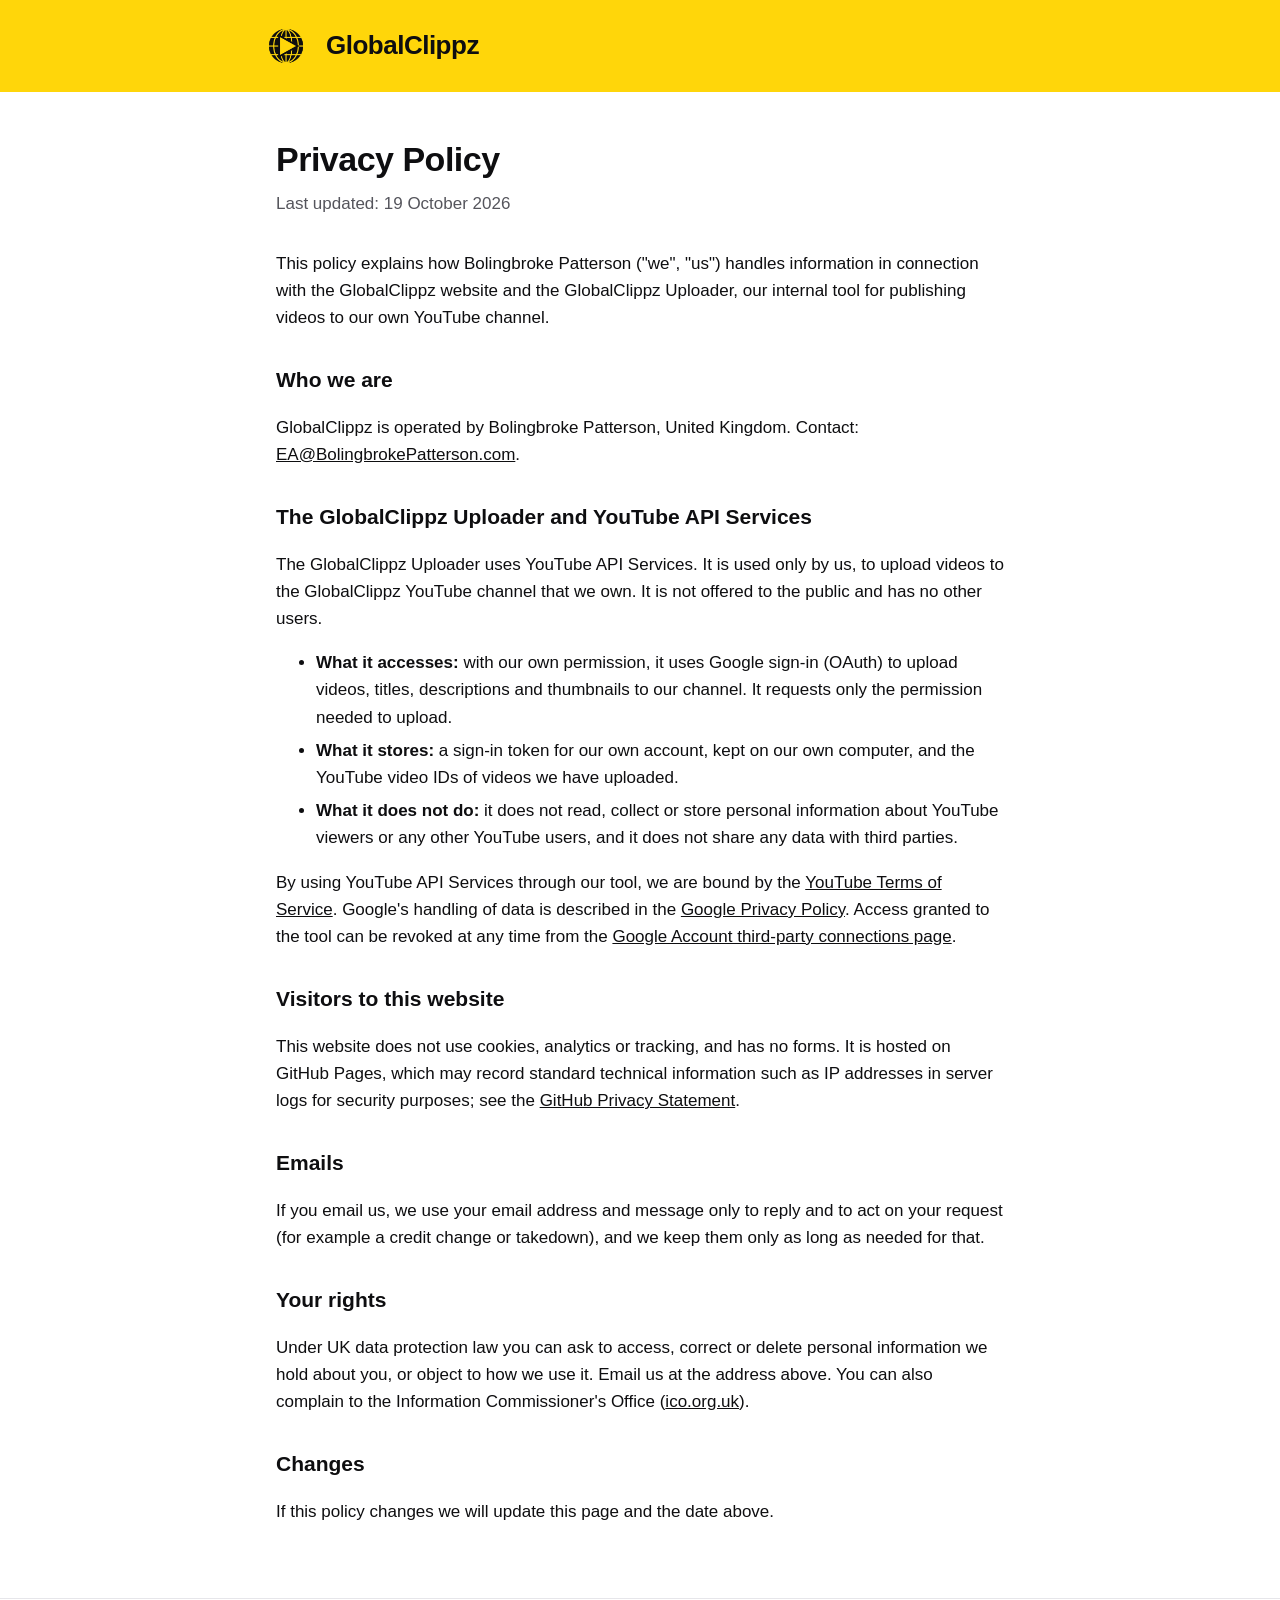
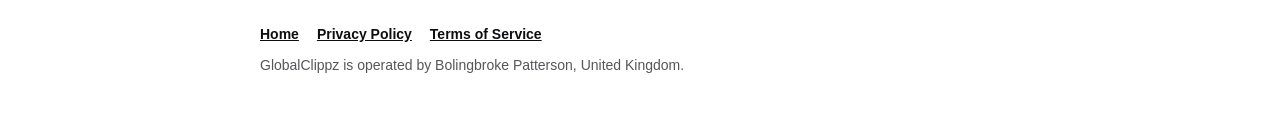
==== privacy.html @ d9901e6f "GlobalClippz site: home, privacy policy, terms Co-Authored-By: Claude Opus 5.5 <noreply@anthropic.co" ====
<!doctype html>
<html lang="en">
<head>
  <meta charset="utf-8">
  <meta name="viewport" content="width=device-width, initial-scale=1">
  <title>Privacy Policy · GlobalClippz</title>
  <link rel="icon" href="logo.png">
  <link rel="stylesheet" href="style.css">
</head>
<body>
  <header>
    <div class="wrap">
      <img src="logo.png" alt="GlobalClippz logo">
      <a class="name" href="./">GlobalClippz</a>
    </div>
  </header>

  <main class="wrap legal">
    <h1>Privacy Policy</h1>
    <p class="updated">Last updated: 19 October 2026</p>

    <p>This policy explains how Bolingbroke Patterson ("we", "us") handles information in connection with the GlobalClippz website and the GlobalClippz Uploader, our internal tool for publishing videos to our own YouTube channel.</p>

    <h2>Who we are</h2>
    <p>GlobalClippz is operated by Bolingbroke Patterson, United Kingdom. Contact: <a href="mailto:EA@BolingbrokePatterson.com">EA@BolingbrokePatterson.com</a>.</p>

    <h2>The GlobalClippz Uploader and YouTube API Services</h2>
    <p>The GlobalClippz Uploader uses YouTube API Services. It is used only by us, to upload videos to the GlobalClippz YouTube channel that we own. It is not offered to the public and has no other users.</p>
    <ul>
      <li><strong>What it accesses:</strong> with our own permission, it uses Google sign-in (OAuth) to upload videos, titles, descriptions and thumbnails to our channel. It requests only the permission needed to upload.</li>
      <li><strong>What it stores:</strong> a sign-in token for our own account, kept on our own computer, and the YouTube video IDs of videos we have uploaded.</li>
      <li><strong>What it does not do:</strong> it does not read, collect or store personal information about YouTube viewers or any other YouTube users, and it does not share any data with third parties.</li>
    </ul>
    <p>By using YouTube API Services through our tool, we are bound by the <a href="https://www.youtube.com/t/terms">YouTube Terms of Service</a>. Google's handling of data is described in the <a href="https://policies.google.com/privacy">Google Privacy Policy</a>. Access granted to the tool can be revoked at any time from the <a href="https://myaccount.google.com/connections">Google Account third-party connections page</a>.</p>

    <h2>Visitors to this website</h2>
    <p>This website does not use cookies, analytics or tracking, and has no forms. It is hosted on GitHub Pages, which may record standard technical information such as IP addresses in server logs for security purposes; see the <a href="https://docs.github.com/en/site-policy/privacy-policies/github-general-privacy-statement">GitHub Privacy Statement</a>.</p>

    <h2>Emails</h2>
    <p>If you email us, we use your email address and message only to reply and to act on your request (for example a credit change or takedown), and we keep them only as long as needed for that.</p>

    <h2>Your rights</h2>
    <p>Under UK data protection law you can ask to access, correct or delete personal information we hold about you, or object to how we use it. Email us at the address above. You can also complain to the Information Commissioner's Office (<a href="https://ico.org.uk">ico.org.uk</a>).</p>

    <h2>Changes</h2>
    <p>If this policy changes we will update this page and the date above.</p>
  </main>

  <footer>
    <div class="wrap">
      <nav>
        <a href="./">Home</a>
        <a href="privacy.html">Privacy Policy</a>
        <a href="terms.html">Terms of Service</a>
      </nav>
      <div>GlobalClippz is operated by Bolingbroke Patterson, United Kingdom.</div>
    </div>
  </footer>
</body>
</html>
---- style.css ----
:root {
  --yellow: #ffd60a;
  --ink: #0e0e10;
  --paper: #ffffff;
  --muted: #55555c;
  --line: #e6e6ea;
}

* { box-sizing: border-box; }

body {
  margin: 0;
  background: var(--paper);
  color: var(--ink);
  font: 17px/1.6 -apple-system, BlinkMacSystemFont, "Segoe UI", Roboto, Helvetica, Arial, sans-serif;
}

a { color: var(--ink); }

header {
  background: var(--yellow);
  padding: 20px 16px;
}

header .wrap {
  display: flex;
  align-items: center;
  gap: 14px;
}

header img { width: 52px; height: 52px; border-radius: 50%; }

header .name {
  font-weight: 900;
  font-size: 26px;
  letter-spacing: -0.5px;
  text-decoration: none;
}

.wrap { max-width: 760px; margin: 0 auto; }

main { padding: 40px 16px 56px; }

.hero h1 { font-size: clamp(32px, 6vw, 48px); line-height: 1.1; margin: 0 0 16px; letter-spacing: -1px; }
.hero p { font-size: 19px; color: var(--muted); margin: 0 0 28px; }

.button {
  display: inline-block;
  background: var(--ink);
  color: var(--yellow);
  font-weight: 800;
  padding: 14px 24px;
  border-radius: 999px;
  text-decoration: none;
}

.cards { display: grid; grid-template-columns: repeat(auto-fit, minmax(200px, 1fr)); gap: 16px; margin-top: 44px; }
.card { border: 1px solid var(--line); border-radius: 14px; padding: 20px; }
.card h3 { margin: 0 0 6px; font-size: 18px; }
.card p { margin: 0; color: var(--muted); font-size: 15px; }

.legal h1 { font-size: 34px; margin: 0 0 4px; letter-spacing: -0.5px; }
.legal .updated { color: var(--muted); margin: 0 0 32px; }
.legal h2 { font-size: 21px; margin: 32px 0 8px; }
.legal li { margin-bottom: 6px; }

footer {
  border-top: 1px solid var(--line);
  padding: 24px 16px 40px;
  color: var(--muted);
  font-size: 14px;
}

footer nav { display: flex; flex-wrap: wrap; gap: 18px; margin-bottom: 8px; }
footer a { color: var(--ink); font-weight: 600; }
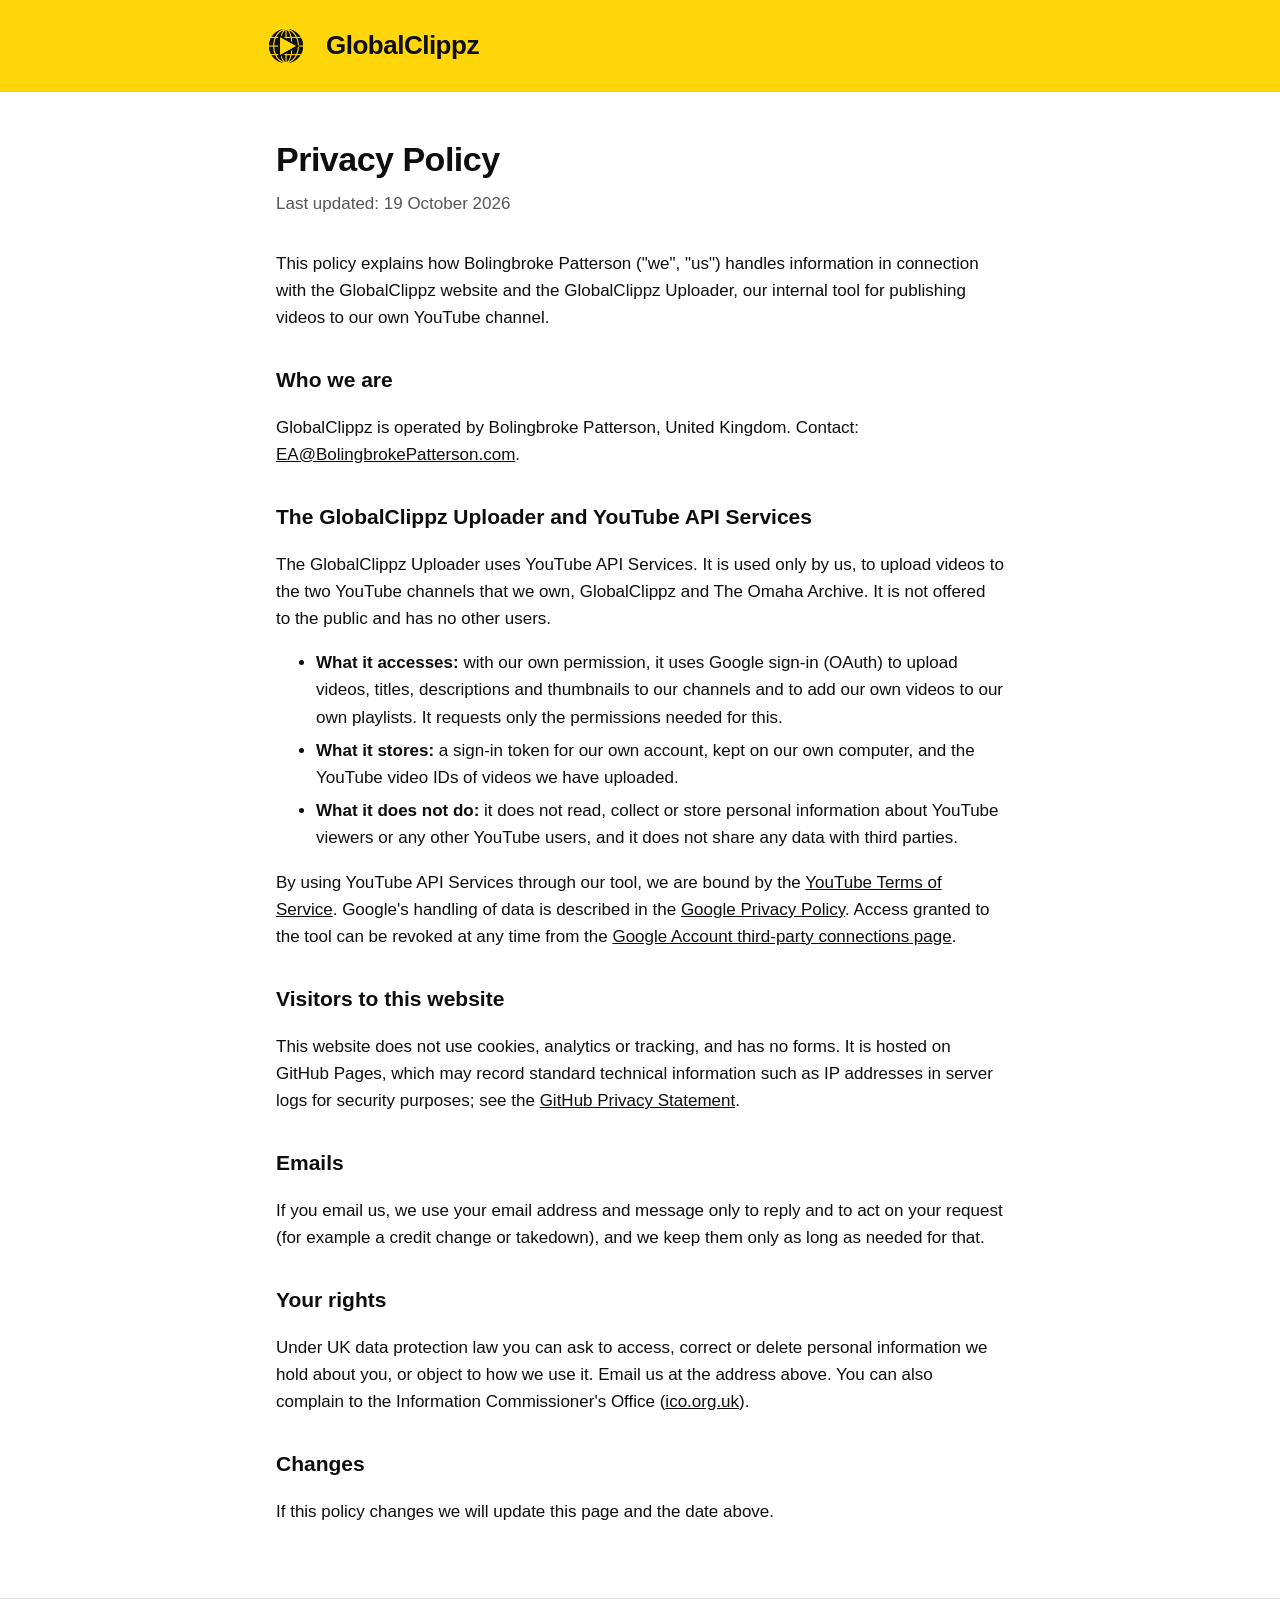
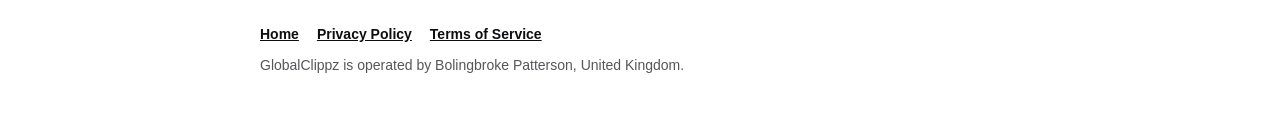
==== commit 30205a6a: "Privacy policy: cover both channels and playlist management Co-Authored-By: Claude Opus 5.5 <noreply" ====
--- a/privacy.html
+++ b/privacy.html
@@ -25,9 +25,9 @@
     <p>GlobalClippz is operated by Bolingbroke Patterson, United Kingdom. Contact: <a href="mailto:EA@BolingbrokePatterson.com">EA@BolingbrokePatterson.com</a>.</p>
 
     <h2>The GlobalClippz Uploader and YouTube API Services</h2>
-    <p>The GlobalClippz Uploader uses YouTube API Services. It is used only by us, to upload videos to the GlobalClippz YouTube channel that we own. It is not offered to the public and has no other users.</p>
+    <p>The GlobalClippz Uploader uses YouTube API Services. It is used only by us, to upload videos to the two YouTube channels that we own, GlobalClippz and The Omaha Archive. It is not offered to the public and has no other users.</p>
     <ul>
-      <li><strong>What it accesses:</strong> with our own permission, it uses Google sign-in (OAuth) to upload videos, titles, descriptions and thumbnails to our channel. It requests only the permission needed to upload.</li>
+      <li><strong>What it accesses:</strong> with our own permission, it uses Google sign-in (OAuth) to upload videos, titles, descriptions and thumbnails to our channels and to add our own videos to our own playlists. It requests only the permissions needed for this.</li>
       <li><strong>What it stores:</strong> a sign-in token for our own account, kept on our own computer, and the YouTube video IDs of videos we have uploaded.</li>
       <li><strong>What it does not do:</strong> it does not read, collect or store personal information about YouTube viewers or any other YouTube users, and it does not share any data with third parties.</li>
     </ul>
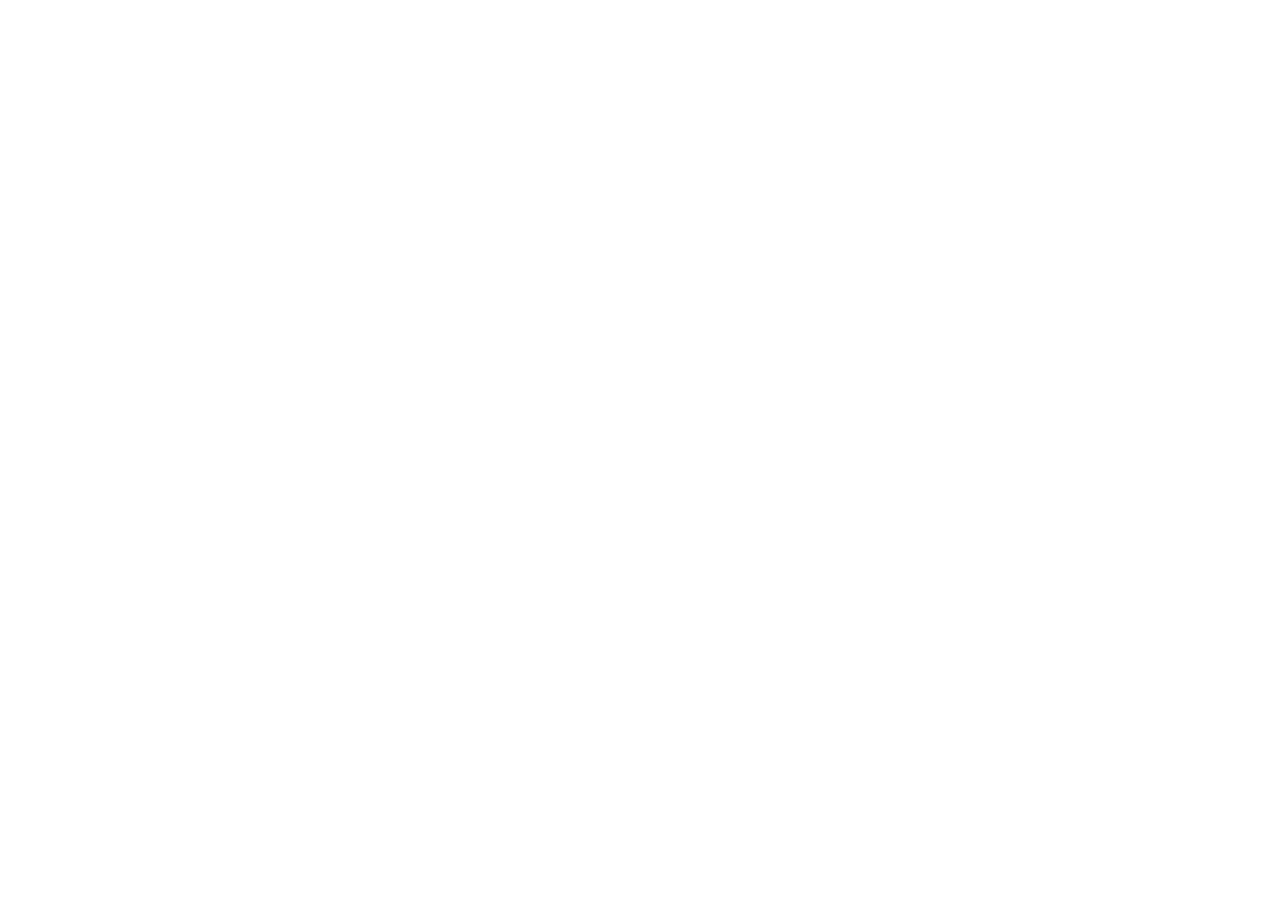
==== commit fdc97f76: "Moved to media.bolingbrokepatterson.com" ====
--- a/privacy.html
+++ b/privacy.html
@@ -1,60 +1,4 @@
-<!doctype html>
-<html lang="en">
-<head>
-  <meta charset="utf-8">
-  <meta name="viewport" content="width=device-width, initial-scale=1">
-  <title>Privacy Policy · GlobalClippz</title>
-  <link rel="icon" href="logo.png">
-  <link rel="stylesheet" href="style.css">
-</head>
-<body>
-  <header>
-    <div class="wrap">
-      <img src="logo.png" alt="GlobalClippz logo">
-      <a class="name" href="./">GlobalClippz</a>
-    </div>
-  </header>
-
-  <main class="wrap legal">
-    <h1>Privacy Policy</h1>
-    <p class="updated">Last updated: 19 October 2026</p>
-
-    <p>This policy explains how Bolingbroke Patterson ("we", "us") handles information in connection with the GlobalClippz website and the GlobalClippz Uploader, our internal tool for publishing videos to our own YouTube channel.</p>
-
-    <h2>Who we are</h2>
-    <p>GlobalClippz is operated by Bolingbroke Patterson, United Kingdom. Contact: <a href="mailto:EA@BolingbrokePatterson.com">EA@BolingbrokePatterson.com</a>.</p>
-
-    <h2>The GlobalClippz Uploader and YouTube API Services</h2>
-    <p>The GlobalClippz Uploader uses YouTube API Services. It is used only by us, to upload videos to the two YouTube channels that we own, GlobalClippz and The Omaha Archive. It is not offered to the public and has no other users.</p>
-    <ul>
-      <li><strong>What it accesses:</strong> with our own permission, it uses Google sign-in (OAuth) to upload videos, titles, descriptions and thumbnails to our channels and to add our own videos to our own playlists. It requests only the permissions needed for this.</li>
-      <li><strong>What it stores:</strong> a sign-in token for our own account, kept on our own computer, and the YouTube video IDs of videos we have uploaded.</li>
-      <li><strong>What it does not do:</strong> it does not read, collect or store personal information about YouTube viewers or any other YouTube users, and it does not share any data with third parties.</li>
-    </ul>
-    <p>By using YouTube API Services through our tool, we are bound by the <a href="https://www.youtube.com/t/terms">YouTube Terms of Service</a>. Google's handling of data is described in the <a href="https://policies.google.com/privacy">Google Privacy Policy</a>. Access granted to the tool can be revoked at any time from the <a href="https://myaccount.google.com/connections">Google Account third-party connections page</a>.</p>
-
-    <h2>Visitors to this website</h2>
-    <p>This website does not use cookies, analytics or tracking, and has no forms. It is hosted on GitHub Pages, which may record standard technical information such as IP addresses in server logs for security purposes; see the <a href="https://docs.github.com/en/site-policy/privacy-policies/github-general-privacy-statement">GitHub Privacy Statement</a>.</p>
-
-    <h2>Emails</h2>
-    <p>If you email us, we use your email address and message only to reply and to act on your request (for example a credit change or takedown), and we keep them only as long as needed for that.</p>
-
-    <h2>Your rights</h2>
-    <p>Under UK data protection law you can ask to access, correct or delete personal information we hold about you, or object to how we use it. Email us at the address above. You can also complain to the Information Commissioner's Office (<a href="https://ico.org.uk">ico.org.uk</a>).</p>
-
-    <h2>Changes</h2>
-    <p>If this policy changes we will update this page and the date above.</p>
-  </main>
-
-  <footer>
-    <div class="wrap">
-      <nav>
-        <a href="./">Home</a>
-        <a href="privacy.html">Privacy Policy</a>
-        <a href="terms.html">Terms of Service</a>
-      </nav>
-      <div>GlobalClippz is operated by Bolingbroke Patterson, United Kingdom.</div>
-    </div>
-  </footer>
-</body>
-</html>
+<!doctype html><meta charset="utf-8"><title>Moved</title>
+<link rel="canonical" href="https://media.bolingbrokepatterson.com/globalclippz/privacy.html"><meta http-equiv="refresh" content="0; url=https://media.bolingbrokepatterson.com/globalclippz/privacy.html">
+<script>location.replace("https://media.bolingbrokepatterson.com/globalclippz/privacy.html")</script>
+<p>This page has moved to <a href="https://media.bolingbrokepatterson.com/globalclippz/privacy.html">https://media.bolingbrokepatterson.com/globalclippz/privacy.html</a>.</p>
